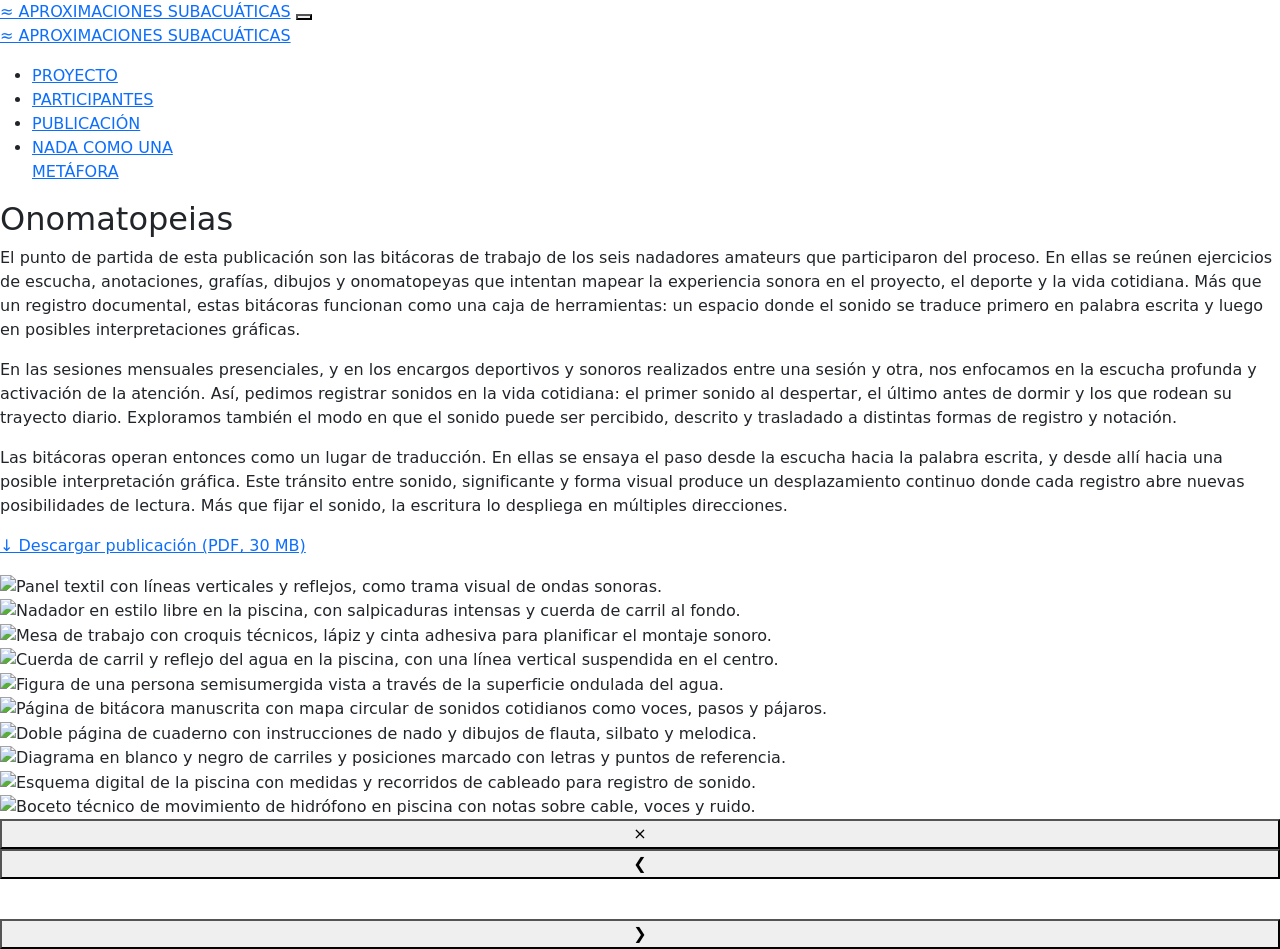
==== aproximaciones-subacuaticas/publicacion.html @ 0fa28cd4 "Publicación: habilita descarga de Onomatopeias (PDF) Agrega onomatopeias_2026.pdf optimizado para we" ====
<!DOCTYPE html>
<html lang="es">

<head>
    <meta charset="UTF-8">
    <meta name="viewport" content="width=device-width, initial-scale=1.0">
    <link rel="icon" type="image/x-icon" href="../favicon.ico">
    <link rel="apple-touch-icon" sizes="180x180" href="../apple-touch-icon.webp">
    <link rel="icon" type="image/png" sizes="32x32" href="../favicon-32x32.webp">
    <link rel="icon" type="image/png" sizes="16x16" href="../favicon-16x16.webp">
    <title>Publicación - Aproximaciones subacuáticas </title>
    <link href="https://cdn.jsdelivr.net/npm/bootstrap@5.3.3/dist/css/bootstrap.min.css" rel="stylesheet">
    <link
        href="https://fonts.googleapis.com/css2?family=IBM+Plex+Mono:wght@300;400&display=swap"
        rel="stylesheet">
    <link href="../styles/main.css?v=2" rel="stylesheet">

</head>

<body>
    <div class="topbar">
        <a class="topbar-title" href="../aproximaciones-subacuaticas.html">≈ APROXIMACIONES SUBACUÁTICAS</a>
        <button class="hamburger" id="menuToggle" aria-label="Menú">
            <span></span><span></span><span></span>
        </button>
    </div>

    <div class="page-wrap">

        <!-- Sidebar -->
        <aside class="sidebar" id="sidebar">
            <p class="sidebar-title"><a href="../aproximaciones-subacuaticas.html">≈ APROXIMACIONES SUBACUÁTICAS</a></p>
            <ul class="sidebar-nav">
                <li><a href="./proyecto.html">PROYECTO</a></li>
                <li><a href="./participantes.html">PARTICIPANTES</a></li>
                <li><a class="active" href="./publicacion.html">PUBLICACIÓN</a></li>
                <li><a href="./nada-como-una-metafora.html">NADA COMO UNA<br>METÁFORA</a></li>
            </ul>
        </aside>

        <!-- Main content -->
        <main class="content-area-info">
            <section id="publicacion">
                <h2>Onomatopeias</h2>
                <p>El punto de partida de esta publicación son las bitácoras de trabajo de los seis nadadores amateurs que participaron del proceso. En ellas se reúnen ejercicios de escucha, anotaciones, grafías, dibujos y onomatopeyas que intentan mapear la experiencia sonora en el proyecto, el deporte y la vida cotidiana. Más que un registro documental, estas bitácoras funcionan como una caja de herramientas: un espacio donde el sonido se traduce primero en palabra escrita y luego en posibles interpretaciones gráficas.</p>
                <p>En las sesiones mensuales presenciales, y en los encargos deportivos y sonoros realizados entre una sesión y otra, nos enfocamos en la escucha profunda y activación de la atención. Así, pedimos registrar sonidos en la vida cotidiana: el primer sonido al despertar, el último antes de dormir y los que rodean su trayecto diario. Exploramos también el modo en que el sonido puede ser percibido, descrito y trasladado a distintas formas de registro y notación.</p>
                <p>Las bitácoras operan entonces como un lugar de traducción. En ellas se ensaya el paso desde la escucha hacia la palabra escrita, y desde allí hacia una posible interpretación gráfica. Este tránsito entre sonido, significante y forma visual produce un desplazamiento continuo donde cada registro abre nuevas posibilidades de lectura. Más que fijar el sonido, la escritura lo despliega en múltiples direcciones.</p>

                <p><a class="btn-text" href="./descargas/onomatopeias_2026.pdf" download="onomatopeias_2026.pdf" type="application/pdf">↓ Descargar publicación (PDF, 30 MB)</a></p>

                <div class="image-gallery publication-mosaic-gallery mosaic-grid">
                    <img src="./img/bitacoras/DSCF2671.webp" alt="Panel textil con líneas verticales y reflejos, como trama visual de ondas sonoras." class="gallery-img">
                    <img src="./img/bitacoras/DSCF2829.webp" alt="Nadador en estilo libre en la piscina, con salpicaduras intensas y cuerda de carril al fondo." class="gallery-img">
                    <img src="./img/bitacoras/DSCF2833_1.webp" alt="Mesa de trabajo con croquis técnicos, lápiz y cinta adhesiva para planificar el montaje sonoro." class="gallery-img">
                    <img src="./img/bitacoras/DSCF2946.webp" alt="Cuerda de carril y reflejo del agua en la piscina, con una línea vertical suspendida en el centro." class="gallery-img">
                    <img src="./img/bitacoras/DSCF4476.webp" alt="Figura de una persona semisumergida vista a través de la superficie ondulada del agua." class="gallery-img">
                    <img src="./img/bitacoras/bitacora-amparo.webp" alt="Página de bitácora manuscrita con mapa circular de sonidos cotidianos como voces, pasos y pájaros." class="gallery-img">
                    <img src="./img/bitacoras/bitacora-dey.webp" alt="Doble página de cuaderno con instrucciones de nado y dibujos de flauta, silbato y melodica." class="gallery-img">
                    <img src="./img/bitacoras/dis-fer.webp" alt="Diagrama en blanco y negro de carriles y posiciones marcado con letras y puntos de referencia." class="gallery-img">
                    <img src="./img/bitacoras/drawing.webp" alt="Esquema digital de la piscina con medidas y recorridos de cableado para registro de sonido." class="gallery-img">
                    <img src="./img/bitacoras/postulacion.webp" alt="Boceto técnico de movimiento de hidrófono en piscina con notas sobre cable, voces y ruido." class="gallery-img">
                </div>
            </section>
        </main>

    </div>

    <div id="imageModal" class="image-modal">
        <div class="modal-content">
            <button class="modal-close" aria-label="Cerrar carrusel">&times;</button>
            <button class="modal-nav modal-prev" aria-label="Imagen anterior">&#10094;</button>
            <div class="modal-image-wrapper">
                <img id="modalImage" src="" alt="" class="modal-image">
                <p id="modalCaption" class="modal-caption"></p>
            </div>
            <button class="modal-nav modal-next" aria-label="Imagen siguiente">&#10095;</button>
        </div>
    </div>

    <script src="https://player.vimeo.com/api/player.js"></script>
    <script src="https://cdn.jsdelivr.net/npm/bootstrap@5.3.3/dist/js/bootstrap.bundle.min.js"></script>
    <script src="../js/main.js"></script>

</body>

</html>
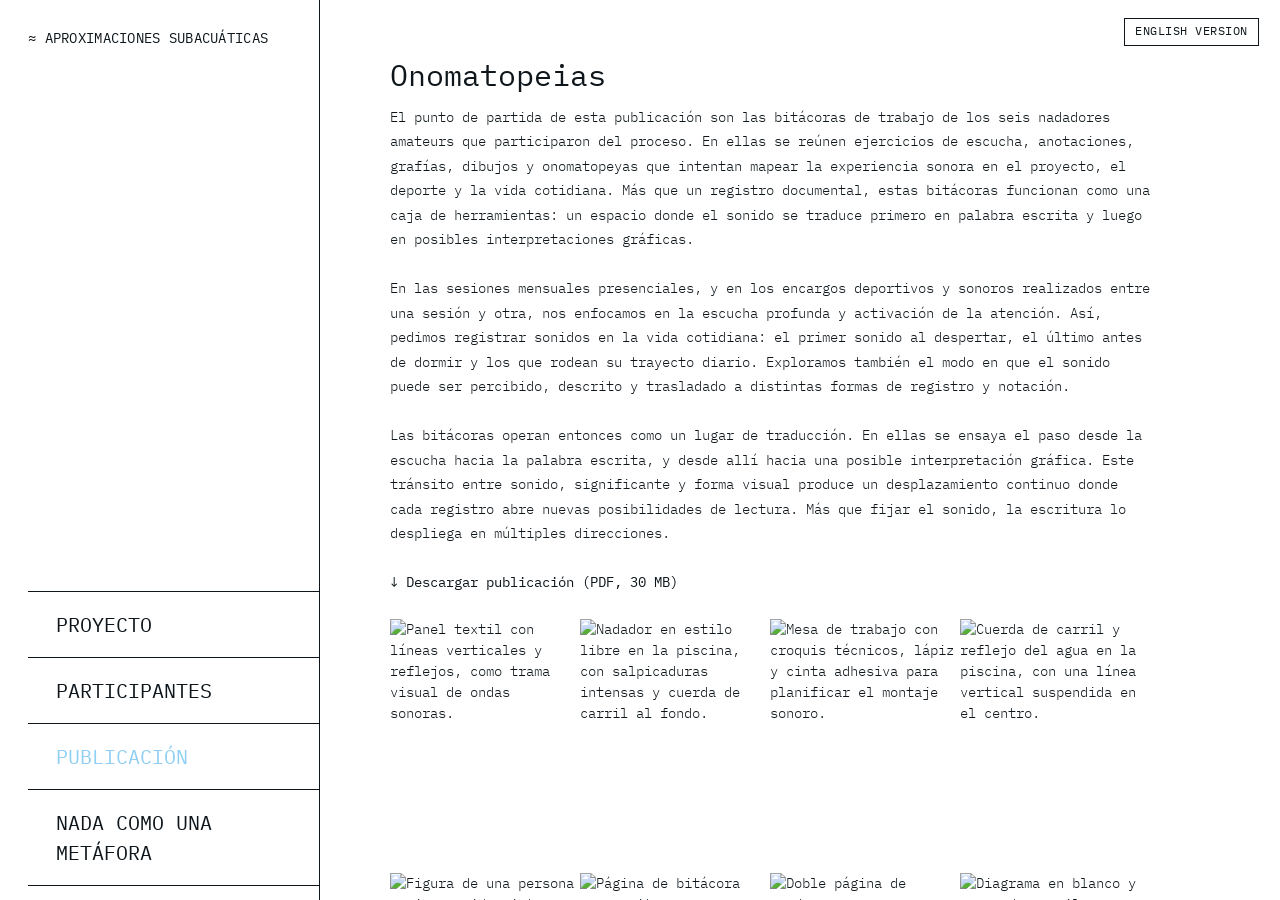
==== commit 5666665f: "añadida versión en inglés" ====
--- a/aproximaciones-subacuaticas/publicacion.html
+++ b/aproximaciones-subacuaticas/publicacion.html
@@ -15,9 +15,13 @@
         rel="stylesheet">
     <link href="../styles/main.css?v=2" rel="stylesheet">
 
+    <link rel="alternate" hreflang="es" href="https://www.clubsonorodeportivo.cl/aproximaciones-subacuaticas/publicacion.html">
+    <link rel="alternate" hreflang="en" href="https://www.clubsonorodeportivo.cl/aproximaciones-subacuaticas/publicacion-en.html">
 </head>
 
 <body>
+
+    <a class="lang-switch" href="./publicacion-en.html" hreflang="en" lang="en"><span class="lang-long">ENGLISH VERSION</span><span class="lang-short">EN</span></a>
     <div class="topbar">
         <a class="topbar-title" href="../aproximaciones-subacuaticas.html">≈ APROXIMACIONES SUBACUÁTICAS</a>
         <button class="hamburger" id="menuToggle" aria-label="Menú">
--- a/styles/main.css
+++ b/styles/main.css
@@ -0,0 +1,1026 @@
+:root {
+  --color-accent: #8fcff3;
+  --color-background: #0E161B;
+  --color-surface: #FFFFFF;
+
+  --font-primary: 'IBM Plex Mono', monospace;
+
+  --font-size-h1: 35px;
+  --font-size-h2: 30px;
+  --font-size-h3: 20px;
+  --font-size-body: 14px;
+
+  --font-weight-light: 300;
+  --font-weight-regular: 400;
+}
+
+*,
+*::before,
+*::after {
+  box-sizing: border-box;
+  margin: 0;
+  padding: 0;
+}
+
+html,
+body {
+  width: 100%;
+  min-height: 100%;
+  background: var(--color-surface);
+  color: var(--color-background);
+  font-family: var(--font-primary);
+  font-size: var(--font-size-body);
+  font-weight: var(--font-weight-light);
+}
+
+h1,
+h2,
+h3,
+p,
+a,
+li,
+button {
+  font-family: var(--font-primary);
+}
+
+h1 {
+  font-size: var(--font-size-h1);
+  font-weight: var(--font-weight-regular);
+  line-height: 1.2;
+  margin-bottom: 1rem;
+}
+
+h2 {
+  font-size: var(--font-size-h2);
+  font-weight: var(--font-weight-regular);
+  line-height: 1.25;
+  margin-bottom: 0.8rem;
+}
+
+h3 {
+  font-size: var(--font-size-h3);
+  font-weight: var(--font-weight-regular);
+  line-height: 1.3;
+}
+
+p {
+  font-size: var(--font-size-body);
+  line-height: 1.65;
+  font-weight: var(--font-weight-light);
+}
+
+a {
+  color: inherit;
+}
+
+/* Landing */
+.gallery-link {
+  display: block;
+  width: 100vw;
+  height: 100vh;
+  position: relative;
+  text-decoration: none;
+  overflow: hidden;
+}
+
+.gallery-link img {
+  width: 100%;
+  height: 100%;
+  object-fit: cover;
+  display: block;
+  filter: brightness(0.84) saturate(0.9);
+  transition: transform 0.8s ease, filter 0.8s ease;
+}
+
+.gallery-link:hover img {
+  transform: scale(1.03);
+  filter: brightness(0.65) saturate(1);
+}
+
+.overlay-text {
+  position: absolute;
+  inset: 0;
+  display: flex;
+  align-items: center;
+  justify-content: center;
+  opacity: 1;
+  pointer-events: none;
+  padding: 1.5rem;
+}
+
+.overlay-text span {
+  color: var(--color-surface);
+  text-align: center;
+  font-size: clamp(1.6rem, 3vw, 2.6rem);
+  font-weight: var(--font-weight-regular);
+  letter-spacing: 0.03em;
+  line-height: 1.2;
+  text-shadow: 0 0 26px rgba(14, 22, 27, 0.95);
+}
+
+/* Mobile top bar */
+.topbar {
+  display: none;
+  position: fixed;
+  top: 0;
+  left: 0;
+  right: 0;
+  height: 56px;
+  background: var(--color-surface);
+  z-index: 200;
+  align-items: center;
+  padding: 0 1rem;
+  border-bottom: 0.5px solid var(--color-background);
+}
+
+.topbar-title {
+  text-decoration: none;
+  color: var(--color-background);
+  flex: 1;
+  font-size: 1rem;
+  font-weight: var(--font-weight-regular);
+  letter-spacing: 0.02em;
+}
+
+.hamburger {
+  background: none;
+  border: none;
+  cursor: pointer;
+  padding: 4px;
+  display: flex;
+  flex-direction: column;
+  gap: 5px;
+}
+
+.hamburger span {
+  display: block;
+  width: 22px;
+  height: 1px;
+  background: var(--color-background);
+  transition: all 0.3s ease;
+}
+
+.hamburger.open span:nth-child(1) {
+  transform: translateY(6px) rotate(45deg);
+}
+
+.hamburger.open span:nth-child(2) {
+  opacity: 0;
+}
+
+.hamburger.open span:nth-child(3) {
+  transform: translateY(-6px) rotate(-45deg);
+}
+
+/* Layout */
+.page-wrap {
+  display: flex;
+  width: 100%;
+  height: 100vh;
+}
+
+.sidebar {
+  width: 23.5%;
+  min-width: 320px;
+  max-width: 360px;
+  height: 100vh;
+  display: flex;
+  flex-direction: column;
+  padding: 0;
+  border-right: 0.5px solid var(--color-background);
+  flex-shrink: 0;
+  background: var(--color-surface);
+  overflow-y: auto;
+}
+
+.sidebar-title {
+  margin: 0;
+  line-height: 1.5;
+  padding: 2rem 2rem 0;
+}
+
+.sidebar-title a {
+  color: var(--color-background);
+  text-decoration: none;
+  font-size: 14px;
+  font-weight: var(--font-weight-regular);
+  letter-spacing: 0.02em;
+}
+
+.sidebar-nav {
+  list-style: none;
+  margin-top: auto;
+}
+
+.sidebar-nav li {
+  border-top: 0.5px solid var(--color-background);
+}
+
+.sidebar-nav li:last-child {
+  border-bottom: 0.5px solid var(--color-background);
+}
+
+.sidebar-nav a {
+  display: block;
+  padding: 1.25rem 2rem;
+  font-size: var(--font-size-h3);
+  font-weight: var(--font-weight-regular);
+  color: var(--color-background);
+  text-decoration: none;
+  transition: color 0.2s ease;
+}
+
+.sidebar-nav a:hover,
+.sidebar-nav a.active,
+.submenu a:hover,
+.submenu a.active {
+  color: var(--color-accent);
+}
+
+.has-submenu {
+  margin: 0;
+}
+
+.submenu {
+  list-style: none;
+  max-height: 0;
+  overflow: hidden;
+  transition: max-height 0.35s ease;
+  border-top: 0.5px solid var(--color-background);
+}
+
+.submenu.open {
+  max-height: 220px;
+}
+
+.submenu li {
+  border-top: 0;
+}
+
+.submenu a {
+  padding: 0.75rem 2rem;
+  font-size: 14px;
+  color: var(--color-background);
+}
+
+.submenu-toggle {
+  cursor: pointer;
+}
+
+.content-area,
+.content-area-info {
+  flex: 1;
+  height: 100vh;
+  overflow-y: auto;
+  overflow-x: hidden;
+  background: var(--color-surface);
+  color: var(--color-background);
+}
+
+.content-area-info section,
+#proyecto,
+#proceso {
+  padding: 4rem 5rem;
+  max-width: 900px;
+}
+
+.content-area-info h1,
+.content-area-info h2,
+.content-area-info h3 {
+  color: var(--color-background);
+}
+
+.content-area-info h3 {
+  margin-bottom: 2.5rem;
+}
+
+.content-area-info p {
+  margin-bottom: 1.75rem;
+  line-height: 1.75;
+  max-width: 760px;
+}
+
+.video-wrapper {
+  width: 100%;
+  height: 100vh;
+}
+
+/* Aproximaciones home: video fondo en toda la ventana */
+.video-bg-page {
+  position: relative;
+  background: var(--color-background);
+  color: var(--color-surface);
+}
+
+.video-bg-page .video-bg-layer {
+  position: fixed;
+  inset: 0;
+  width: 100vw;
+  height: 100vh;
+  z-index: 0;
+  overflow: hidden;
+  background: var(--color-background);
+}
+
+.video-bg-page .video-bg-layer iframe {
+  position: absolute;
+  top: 50%;
+  left: 50%;
+  width: 177.78vh;
+  height: 56.25vw;
+  min-width: 100vw;
+  min-height: 100vh;
+  transform: translate(-50%, -50%);
+  border: 0;
+  pointer-events: none;
+}
+
+#video-fallback {
+  display: none;
+  position: absolute;
+  inset: 0;
+  width: 100%;
+  height: 100%;
+  object-fit: cover;
+}
+
+.video-bg-page .page-wrap,
+.video-bg-page .topbar {
+  position: relative;
+  z-index: 1;
+}
+
+.video-bg-page .topbar {
+  background: var(--color-background);
+  border-bottom: 1px solid rgba(143, 207, 243, 0.35);
+}
+
+.video-bg-page .topbar-title {
+  color: var(--color-surface);
+}
+
+.video-bg-page .hamburger span {
+  background: var(--color-surface);
+}
+
+.video-bg-page .content-area {
+  background: transparent;
+}
+
+.video-bg-page .project-info {
+  background: rgba(14, 22, 27, 0.72);
+  backdrop-filter: blur(1px);
+}
+
+.video-bg-page .project-info h1,
+.video-bg-page .project-info h2,
+.video-bg-page .project-info h3 {
+  color: var(--color-accent);
+}
+
+.video-bg-page .project-info .project-description,
+.video-bg-page .project-info .collaborators-list li {
+  color: var(--color-surface);
+}
+
+.video-bg-page .sidebar {
+  background: rgba(14, 22, 27, 0.7);
+  border-right: 1px solid rgba(143, 207, 243, 0.35);
+}
+
+.video-bg-page .sidebar-title a,
+.video-bg-page .sidebar-nav a,
+.video-bg-page .submenu a {
+  color: var(--color-surface);
+}
+
+.video-bg-page .sidebar-nav li,
+.video-bg-page .sidebar-nav li:last-child,
+.video-bg-page .submenu {
+  border-color: rgba(143, 207, 243, 0.35);
+}
+
+.video-ratio {
+  width: 100%;
+  height: 100%;
+  position: relative;
+}
+
+.video-ratio iframe {
+  width: 100%;
+  height: 100%;
+  border: 0;
+}
+
+.project-info {
+  min-height: auto;
+  background: var(--color-surface);
+  padding: 2.2rem;
+  border-top: 0.5px solid var(--color-background);
+}
+
+.project-description,
+.collaborators-list li {
+  color: var(--color-background);
+  opacity: 0.9;
+}
+
+.collaborators-list {
+  list-style: none;
+  margin-top: 0.5rem;
+}
+
+.collaborators-list li {
+  padding: 0.3rem 0;
+}
+
+.thumbnail {
+  width: 100%;
+  aspect-ratio: 1 / 1;
+  object-fit: cover;
+  display: block;
+}
+
+.image-container {
+  margin: 0;
+}
+
+.image-container h3 {
+  margin-top: 0.8rem;
+  margin-bottom: 0.4rem;
+  font-size: 18px;
+  color: var(--color-background);
+}
+
+.image-container p {
+  opacity: 0.85;
+}
+
+/* Participant cards con overlay hover */
+.participant-card {
+  position: relative;
+  overflow: hidden;
+  margin: 0;
+}
+
+.participant-card .thumbnail {
+  display: block;
+  width: 100%;
+  aspect-ratio: 1 / 1;
+  object-fit: cover;
+}
+
+.participant-overlay {
+  position: absolute;
+  inset: 0;
+  display: flex;
+  flex-direction: column;
+  justify-content: flex-end;
+  padding: 1rem;
+  background: transparent;
+  transition: background 0.3s ease;
+}
+
+.participant-overlay h3,
+.participant-overlay p {
+  color: var(--color-background);
+  opacity: 0;
+  transition: opacity 0.3s ease;
+  margin: 0;
+}
+
+.participant-overlay h3 {
+  font-size: 16px;
+  margin-bottom: 0.25rem;
+}
+
+.participant-card:hover .participant-overlay {
+  background: rgba(143, 207, 243, 0.75);
+}
+
+.participant-card:hover .participant-overlay h3,
+.participant-card:hover .participant-overlay p {
+  opacity: 1;
+}
+
+.logo-th {
+  background: transparent;
+}
+
+/* Mosaic */
+.mosaic,
+.image-gallery {
+  display: grid;
+  grid-template-columns: repeat(3, 1fr);
+  gap: 0;
+  width: 100%;
+}
+
+.mosaic img,
+.gallery-img {
+  width: 100%;
+  height: 100%;
+  object-fit: cover;
+  display: block;
+}
+
+.gallery-img {
+  cursor: pointer;
+  transition: filter 0.25s ease;
+}
+
+.gallery-img:hover {
+  filter: brightness(0.88);
+}
+
+#proyecto .project-mosaic-gallery {
+  width: 100%;
+  margin-left: 0;
+  margin-right: 0;
+  margin-top: 1.75rem;
+  margin-bottom: 2rem;
+  display: grid;
+  grid-template-columns: repeat(12, minmax(0, 1fr));
+  grid-auto-flow: dense;
+  gap: 0;
+}
+
+#proyecto .project-mosaic-gallery .gallery-img {
+  width: 100%;
+  height: 100%;
+  object-fit: cover;
+  display: block;
+  margin: 0;
+  grid-column: span 3;
+  aspect-ratio: 3 / 4;
+}
+
+#proyecto .project-mosaic-gallery .gallery-img.tile-h {
+  grid-column: span 6;
+  aspect-ratio: 4 / 3;
+}
+
+#publicacion .publication-mosaic-gallery {
+  width: 100%;
+  margin-left: 0;
+  margin-right: 0;
+  margin-top: 1.75rem;
+  margin-bottom: 2rem;
+  display: grid;
+  grid-template-columns: repeat(12, minmax(0, 1fr));
+  grid-auto-flow: dense;
+  gap: 0;
+}
+
+#publicacion .publication-mosaic-gallery .gallery-img {
+  width: 100%;
+  height: 100%;
+  object-fit: cover;
+  display: block;
+  margin: 0;
+  grid-column: span 3;
+  aspect-ratio: 3 / 4;
+}
+
+#publicacion .publication-mosaic-gallery .gallery-img.tile-h {
+  grid-column: span 6;
+  aspect-ratio: 4 / 3;
+}
+
+#metafora .metafora-mosaic-gallery {
+  width: 100%;
+  margin-left: 0;
+  margin-right: 0;
+  margin-top: 1.75rem;
+  margin-bottom: 2rem;
+  display: grid;
+  grid-template-columns: repeat(12, minmax(0, 1fr));
+  grid-auto-flow: dense;
+  gap: 0;
+}
+
+#metafora .metafora-mosaic-gallery .gallery-img {
+  width: 100%;
+  height: 100%;
+  object-fit: cover;
+  display: block;
+  margin: 0;
+  grid-column: span 3;
+  aspect-ratio: 3 / 4;
+}
+
+#metafora .metafora-mosaic-gallery .gallery-img.tile-h {
+  grid-column: span 6;
+  aspect-ratio: 4 / 3;
+}
+
+.metafora-page .content-area-info {
+  scroll-snap-type: y proximity;
+}
+
+#metafora {
+  max-width: 960px;
+}
+
+#metafora > h1 {
+  scroll-snap-align: start;
+}
+
+#metafora .metafora-panel {
+  min-height: 88vh;
+  padding-bottom: 10vh;
+  scroll-snap-align: start;
+  display: flex;
+  flex-direction: column;
+  justify-content: flex-start;
+}
+
+#metafora .metafora-panel > h2 {
+  margin-bottom: 1rem;
+}
+
+#metafora .metafora-panel-video .metafora-video-stage {
+  width: 100%;
+  max-width: none;
+  height: 0;
+  padding-bottom: 56.25%;
+  margin-bottom: 1.25rem;
+}
+
+#metafora .metafora-panel-video .metafora-video-stage iframe {
+  position: absolute;
+  inset: 0;
+  width: 100%;
+  height: 100%;
+  border: 0;
+}
+
+#metafora .metafora-panel-album .metafora-album-layout {
+  flex: 1;
+  align-items: center;
+  margin-bottom: 1rem;
+}
+
+#metafora .metafora-panel-album .thumbnail {
+  aspect-ratio: 1 / 1;
+  object-fit: cover;
+  width: 100%;
+}
+
+#metafora .metafora-panel-mosaic {
+  min-height: 92vh;
+}
+
+/* Proceso: masonry compacta sin recortes */
+#proceso .process-gallery {
+  display: block;
+  column-count: 3;
+  column-gap: 0;
+  line-height: 0;
+}
+
+#proceso .process-gallery .gallery-img {
+  width: 100%;
+  height: auto;
+  object-fit: contain;
+  display: block;
+  margin: 0;
+  break-inside: avoid;
+}
+
+/* Buttons */
+.btn-circle {
+  width: 100px;
+  height: 100px;
+  border-radius: 50%;
+  background-color: var(--color-surface);
+  color: var(--color-background);
+  font-family: var(--font-primary);
+  font-size: 12px;
+  font-weight: var(--font-weight-regular);
+  border: none;
+  cursor: pointer;
+  display: flex;
+  align-items: center;
+  justify-content: center;
+  text-align: center;
+  line-height: 1.4;
+  position: fixed;
+  bottom: 2rem;
+  right: 2rem;
+  z-index: 300;
+  text-decoration: none;
+}
+
+.btn-text {
+  font-family: var(--font-primary);
+  font-size: var(--font-size-body);
+  font-weight: var(--font-weight-regular);
+  color: var(--color-background);
+  background: none;
+  border: none;
+  cursor: pointer;
+  padding: 0;
+  text-decoration: none;
+  display: inline-block;
+}
+
+.btn-text:hover {
+  color: var(--color-accent);
+}
+
+/* Language switch (esquina superior derecha) */
+.lang-switch {
+  position: fixed;
+  top: 1.25rem;
+  right: 1.5rem;
+  z-index: 400;
+  background: var(--color-surface);
+  color: var(--color-background);
+  border: 0.5px solid var(--color-background);
+  padding: 0.35rem 0.75rem;
+  font-family: var(--font-primary);
+  font-size: 12px;
+  font-weight: var(--font-weight-regular);
+  letter-spacing: 0.04em;
+  line-height: 1.4;
+  text-decoration: none;
+  transition: color 0.2s ease;
+}
+
+.lang-switch:hover {
+  color: var(--color-accent);
+}
+
+.lang-switch .lang-short {
+  display: none;
+}
+
+/* Modal */
+.image-modal {
+  display: none;
+  position: fixed;
+  top: 0;
+  left: 0;
+  width: 100%;
+  height: 100%;
+  background: rgba(14, 22, 27, 0.94);
+  z-index: 1000;
+  align-items: center;
+  justify-content: center;
+  padding: 1rem;
+}
+
+.image-modal.active {
+  display: flex;
+}
+
+.modal-content {
+  position: relative;
+  max-width: 90vw;
+  max-height: 90vh;
+  display: flex;
+  align-items: center;
+  justify-content: center;
+}
+
+.modal-image-wrapper {
+  display: flex;
+  flex-direction: column;
+  align-items: center;
+}
+
+.modal-image {
+  max-width: 100%;
+  max-height: 78vh;
+  object-fit: contain;
+}
+
+.modal-caption {
+  color: var(--color-surface);
+  font-size: 12px;
+  margin-top: 0.8rem;
+  opacity: 0.9;
+}
+
+.modal-close,
+.modal-nav {
+  background: none;
+  border: 0;
+  color: var(--color-surface);
+  cursor: pointer;
+}
+
+.modal-close {
+  position: absolute;
+  top: -8px;
+  right: -8px;
+  font-size: 2rem;
+}
+
+.modal-nav {
+  position: absolute;
+  top: 50%;
+  transform: translateY(-50%);
+  font-size: 2rem;
+}
+
+.modal-prev {
+  left: -2.2rem;
+}
+
+.modal-next {
+  right: -2.2rem;
+}
+
+@media (max-width: 991.98px) {
+  .topbar {
+    display: flex;
+  }
+
+  .page-wrap {
+    padding-top: 56px;
+  }
+
+  /* En móvil el botón de idioma queda dentro de la topbar, a la izquierda del menú */
+  .lang-switch {
+    top: 14px;
+    right: 3.5rem;
+    border: none;
+    padding: 0.3rem 0.5rem;
+    font-size: 14px;
+  }
+
+  .lang-switch .lang-long {
+    display: none;
+  }
+
+  .lang-switch .lang-short {
+    display: inline;
+  }
+
+  .topbar-title {
+    margin-right: 3.5rem;
+  }
+
+  .sidebar {
+    position: fixed;
+    top: 56px;
+    left: 0;
+    width: 100%;
+    max-width: none;
+    min-width: 0;
+    height: calc(100vh - 56px);
+    transform: translateX(-100%);
+    transition: transform 0.35s ease;
+    z-index: 250;
+    border-right: none;
+    border-bottom: 0.5px solid var(--color-background);
+  }
+
+  .sidebar.open {
+    transform: translateX(0);
+  }
+
+  .sidebar-title {
+    display: none;
+  }
+
+  .sidebar-nav a {
+    font-size: 18px;
+  }
+
+  .content-area,
+  .content-area-info {
+    height: calc(100vh - 56px);
+  }
+
+  .video-wrapper {
+    height: auto;
+  }
+
+  .video-ratio {
+    height: 0;
+    padding-bottom: 56.25%;
+  }
+
+  .video-ratio iframe {
+    position: absolute;
+    top: 0;
+    left: 0;
+  }
+
+  .content-area-info section,
+  #proyecto,
+  #proceso,
+  .project-info {
+    padding: 1.8rem;
+  }
+
+  #proyecto .project-mosaic-gallery {
+    grid-template-columns: repeat(8, minmax(0, 1fr));
+  }
+
+  #publicacion .publication-mosaic-gallery {
+    grid-template-columns: repeat(8, minmax(0, 1fr));
+  }
+
+  #metafora .metafora-mosaic-gallery {
+    grid-template-columns: repeat(8, minmax(0, 1fr));
+  }
+
+  #metafora .metafora-panel {
+    min-height: 82vh;
+    padding-bottom: 8vh;
+  }
+
+  #proyecto .project-mosaic-gallery .gallery-img,
+  #publicacion .publication-mosaic-gallery .gallery-img,
+  #metafora .metafora-mosaic-gallery .gallery-img {
+    grid-column: span 4;
+  }
+
+  #proyecto .project-mosaic-gallery .gallery-img.tile-h,
+  #publicacion .publication-mosaic-gallery .gallery-img.tile-h,
+  #metafora .metafora-mosaic-gallery .gallery-img.tile-h {
+    grid-column: span 8;
+  }
+
+  .mosaic,
+  .image-gallery {
+    grid-template-columns: repeat(2, 1fr);
+  }
+
+  #proceso .process-gallery {
+    column-count: 2;
+  }
+
+  .btn-circle {
+    width: 84px;
+    height: 84px;
+    bottom: 1rem;
+    right: 1rem;
+    font-size: 11px;
+  }
+
+  .modal-prev {
+    left: 0;
+  }
+
+  .modal-next {
+    right: 0;
+  }
+
+  .video-bg-page .sidebar {
+    border-bottom: 1px solid rgba(143, 207, 243, 0.35);
+  }
+}
+
+@media (max-width: 680px) {
+  h1 {
+    font-size: 30px;
+  }
+
+  h2 {
+    font-size: 24px;
+  }
+
+  h3 {
+    font-size: 18px;
+  }
+
+  .mosaic,
+  .image-gallery {
+    grid-template-columns: 1fr;
+  }
+
+  #proceso .process-gallery {
+    column-count: 1;
+  }
+
+  #proyecto .project-mosaic-gallery {
+    grid-template-columns: repeat(2, minmax(0, 1fr));
+  }
+
+  #publicacion .publication-mosaic-gallery {
+    grid-template-columns: repeat(2, minmax(0, 1fr));
+  }
+
+  #metafora .metafora-mosaic-gallery {
+    grid-template-columns: repeat(2, minmax(0, 1fr));
+  }
+
+  #metafora .metafora-panel {
+    min-height: auto;
+    padding-bottom: 2.4rem;
+  }
+
+  #proyecto .project-mosaic-gallery .gallery-img,
+  #publicacion .publication-mosaic-gallery .gallery-img,
+  #metafora .metafora-mosaic-gallery .gallery-img,
+  #proyecto .project-mosaic-gallery .gallery-img.tile-h,
+  #publicacion .publication-mosaic-gallery .gallery-img.tile-h,
+  #metafora .metafora-mosaic-gallery .gallery-img.tile-h {
+    grid-column: span 2;
+  }
+}
